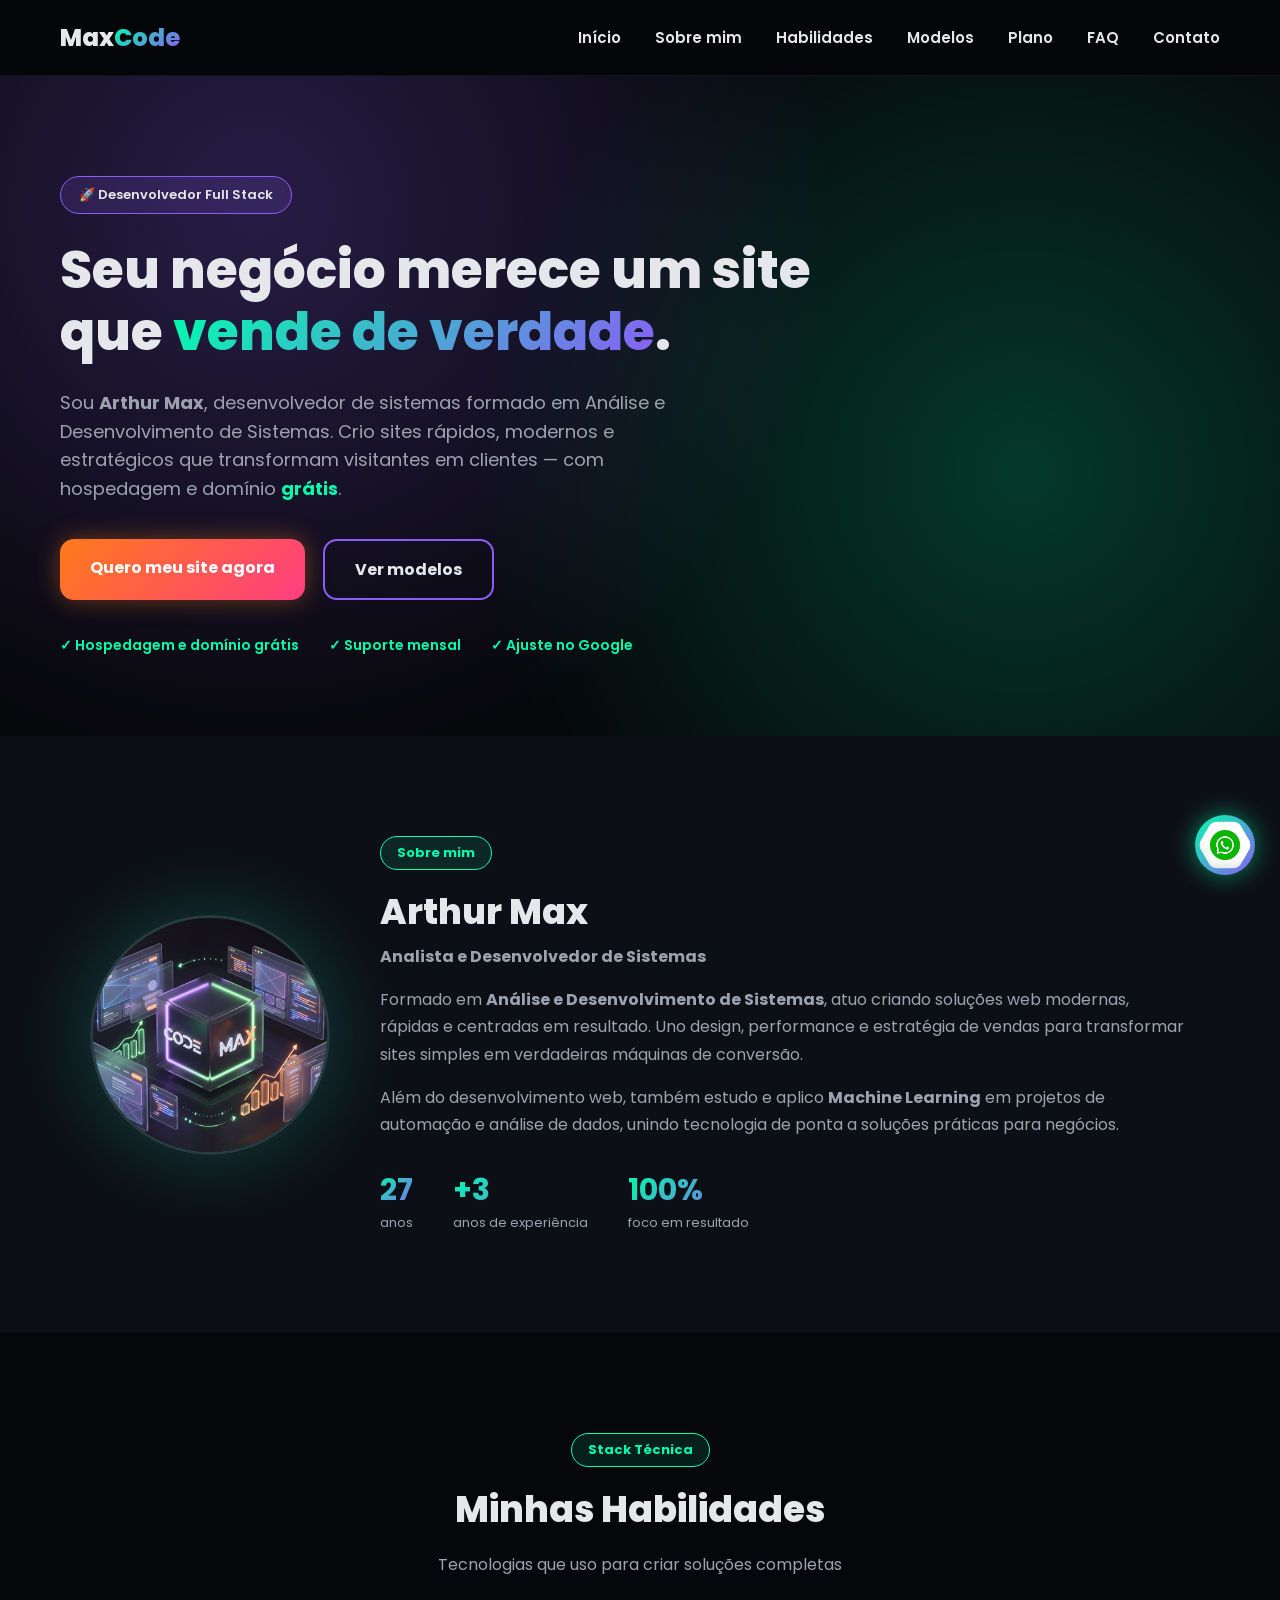
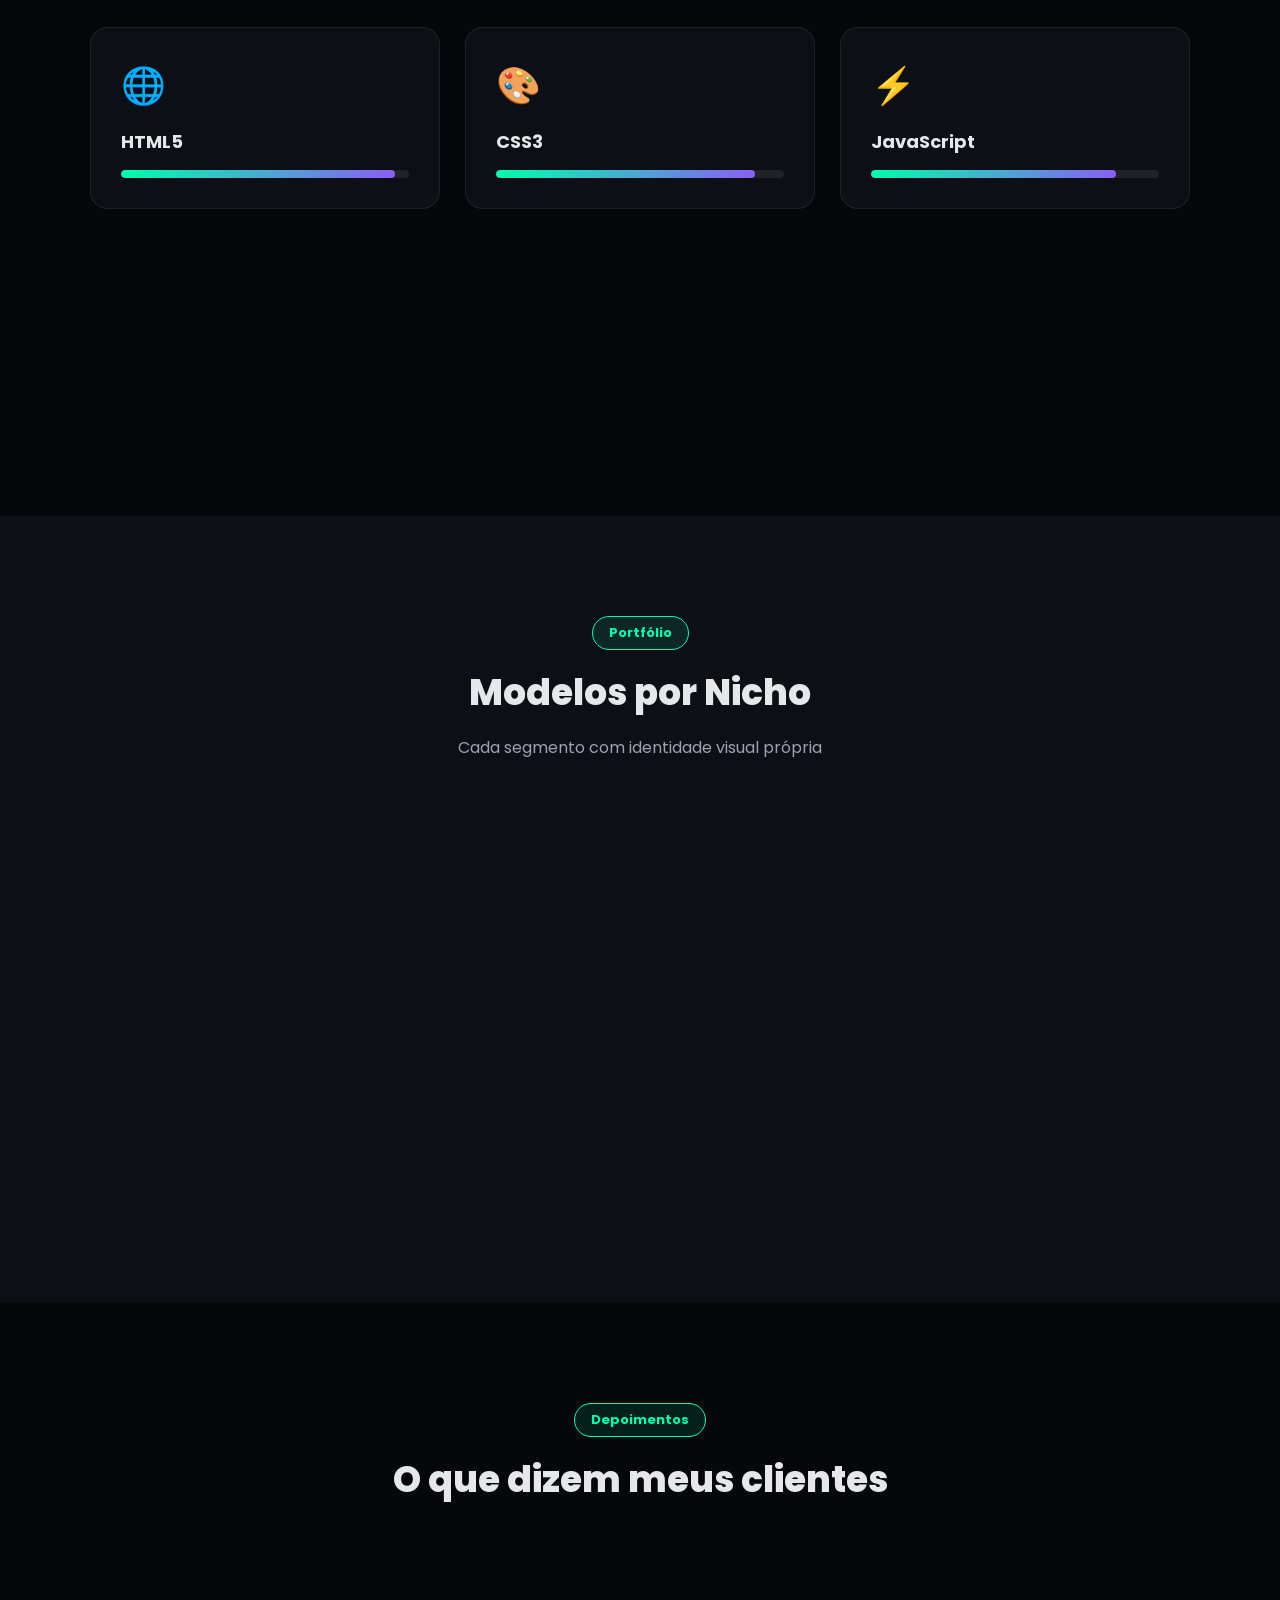
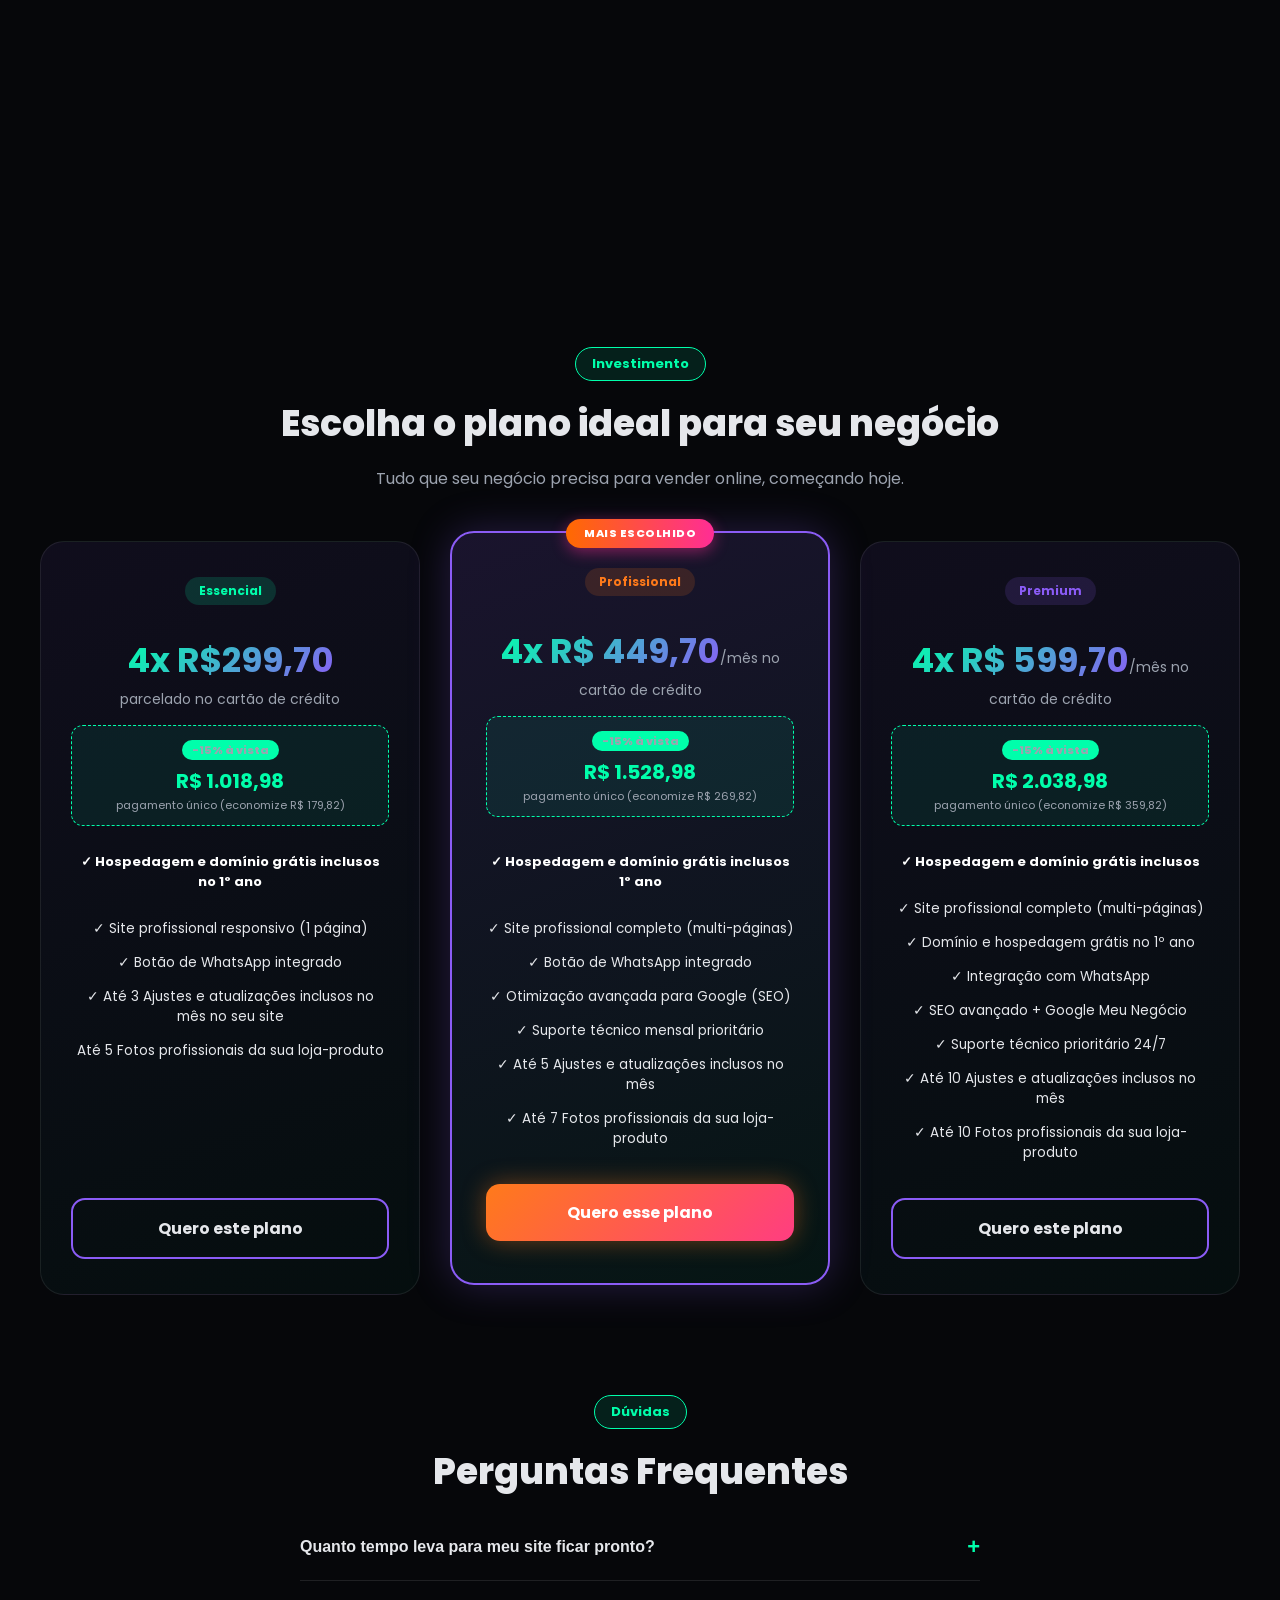
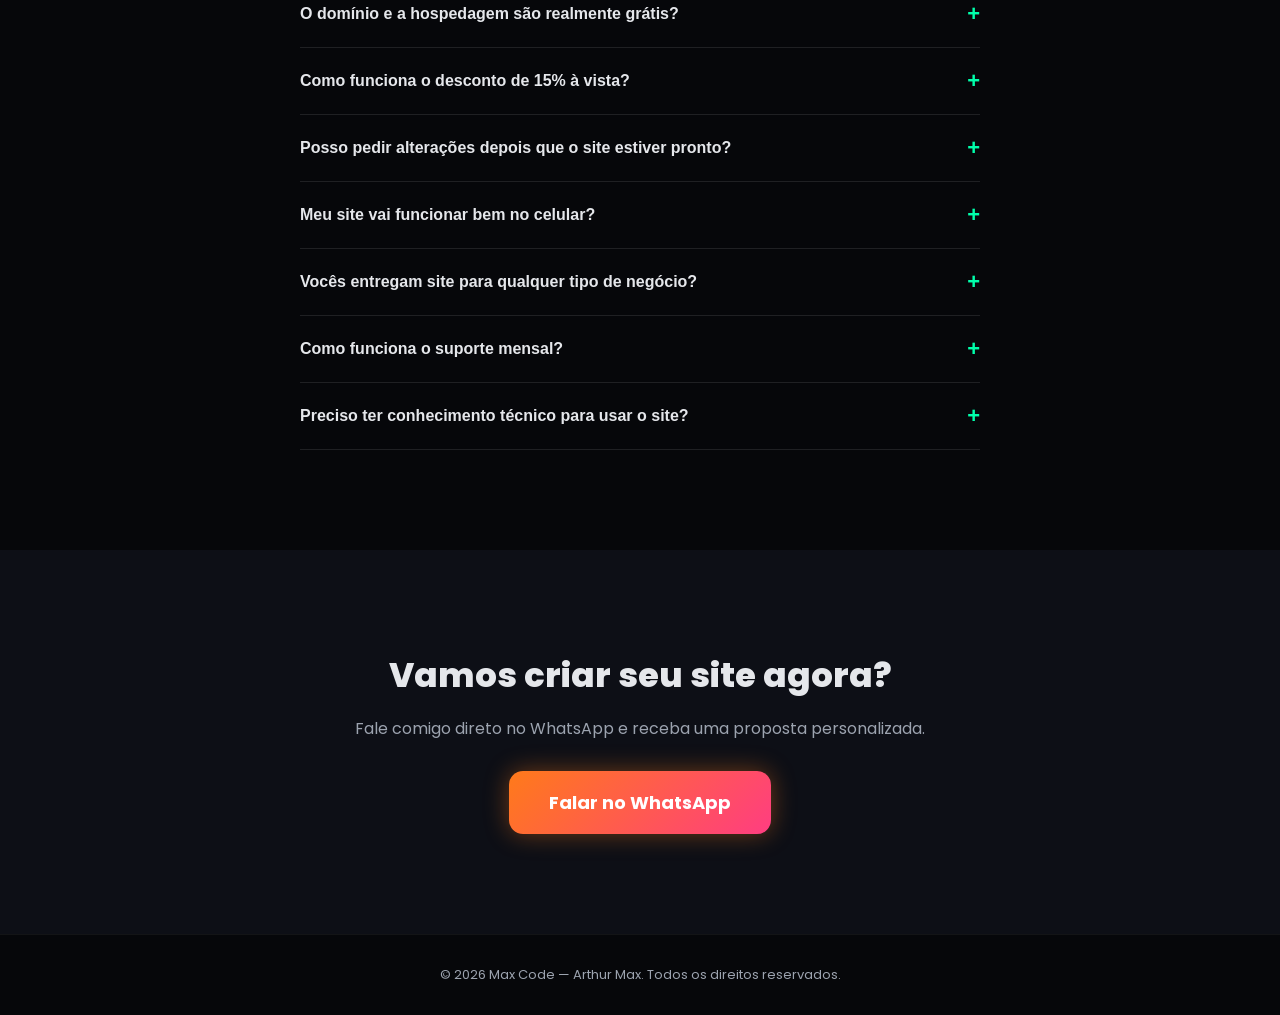
==== index.html @ 8fa32441 "git.postCommitCommand" ====
<!DOCTYPE html>
<html lang="pt-BR">
<head>
<meta charset="UTF-8">
<meta name="viewport" content="width=device-width, initial-scale=1.0">
<title>Max Code | Sites que vendem de verdade</title>
<link rel="stylesheet" href="file.css">
<script src="file.js" defer></script>

<link rel="preconnect" href="https://fonts.googleapis.com">
<link href="https://fonts.googleapis.com/css2?family=Poppins:wght@400;600;700;800&display=swap" rel="stylesheet">
</head>
<body>


<!-- ===== HEADER ===== -->
<header class="header">
  <div class="logo">Max<span>Code</span></div>
  <nav class="nav">
    <a href="#inicio">Início</a>
    <a href="#sobre">Sobre mim</a>
    <a href="#habilidades">Habilidades</a>
    <a href="#modelos">Modelos</a>
    <a href="#plano">Plano</a>
    <a href="#faq">FAQ</a>
    <a href="#contato">Contato</a>
  </nav>
  <button class="menu-toggle" id="menuToggle">☰</button>
</header>

<!-- ===== HERO ===== -->
<section class="hero" id="inicio">
  <div class="hero-bg"></div>
  <div class="hero-content">
    <span class="badge">🚀 Desenvolvedor Full Stack</span>
    <h1>Seu negócio merece um site<br>que <span class="grad-text">vende de verdade</span>.</h1>
    <!-- EDITAR: texto de apresentação -->
    <p class="hero-text">
      Sou <strong>Arthur Max</strong>, desenvolvedor de sistemas formado em
      Análise e Desenvolvimento de Sistemas. Crio sites rápidos, modernos e
      estratégicos que transformam visitantes em clientes — com hospedagem
      e domínio <strong class="highlight">grátis</strong>.
    </p>
    <div class="hero-buttons">
      <a href="#contato" class="btn btn-primary">Quero meu site agora</a>
      <a href="#modelos" class="btn btn-outline">Ver modelos</a>
    </div>
    <div class="hero-checks">
      <span>✓ Hospedagem e domínio grátis</span>
      <span>✓ Suporte mensal</span>
      <span>✓ Ajuste no Google</span>
    </div>
  </div>
</section>

<!-- ===== SOBRE MIM ===== -->
<section class="sobre" id="sobre">
  <div class="sobre-container">
    <div class="sobre-img">
      <div class="sobre-img-glow"></div>
      
      <div class="foto-placeholder"><img src="codemax.png" alt="codemax"></div>
    </div>
    <div class="sobre-texto">
      <span class="tag">Sobre mim</span>
      <h2>Arthur Max</h2>
      <p class="cargo">Analista e Desenvolvedor de Sistemas</p>
      <!-- EDITAR: sua bio -->
      <p>
        Formado em <strong>Análise e Desenvolvimento de Sistemas</strong>,
        atuo criando soluções web modernas, rápidas e centradas em
        resultado. Uno design, performance e estratégia de vendas para
        transformar sites simples em verdadeiras máquinas de conversão.
      </p>
      <p>
        Além do desenvolvimento web, também estudo e aplico
        <strong>Machine Learning</strong> em projetos de automação e análise
        de dados, unindo tecnologia de ponta a soluções práticas para
        negócios.
      </p>
      <div class="sobre-stats">
        <div><strong>27</strong><span>anos</span></div>
        <div><strong>+3</strong><span>anos de experiência</span></div>
        <div><strong>100%</strong><span>foco em resultado</span></div>
      </div>
    </div>
  </div>
</section>

<!-- ===== HABILIDADES ===== -->
<section class="habilidades" id="habilidades">
  <span class="tag center">Stack Técnica</span>
  <h2 class="center">Minhas Habilidades</h2>
  <p class="subtitle center">Tecnologias que uso para criar soluções completas</p>

  <div class="skills-grid">
    <div class="skill-card">
      <div class="skill-icon">🌐</div>
      <h3>HTML5</h3>
      <div class="bar"><span style="width:95%"></span></div>
    </div>
    <div class="skill-card">
      <div class="skill-icon">🎨</div>
      <h3>CSS3</h3>
      <div class="bar"><span style="width:90%"></span></div>
    </div>
    <div class="skill-card">
      <div class="skill-icon">⚡</div>
      <h3>JavaScript</h3>
      <div class="bar"><span style="width:85%"></span></div>
    </div>
    <div class="skill-card">
      <div class="skill-icon">🐍</div>
      <h3>Python</h3>
      <div class="bar"><span style="width:88%"></span></div>
    </div>
    <div class="skill-card">
      <div class="skill-icon">🤖</div>
      <h3>Machine Learning</h3>
      <div class="bar"><span style="width:75%"></span></div>
    </div>
    <div class="skill-card">
      <div class="skill-icon">📊</div>
      <h3>Scikit-learn</h3>
      <div class="bar"><span style="width:70%"></span></div>
    </div>
  </div>
</section>

<!-- ===== MODELOS ===== -->
<section class="modelos" id="modelos">
  <span class="tag center">Portfólio</span>
  <h2 class="center">Modelos por Nicho</h2>
  <p class="subtitle center">Cada segmento com identidade visual própria</p>

  <div class="cards-grid">
    <div class="card">
      <div class="card-banner banner-green">🏋️</div>
      <div class="card-body">
        <span class="pill pill-green">Academia</span>
        <h3>Studio de Treinamento</h3>
        <p>Dark mode com neon, CTA de "aula gratuita" e depoimentos reais.</p>
        <a href="#contato" class="link-cta">Quero um parecido →</a>
      </div>
    </div>
    <div class="card">
      <div class="card-banner banner-orange">🍕</div>
      <div class="card-body">
        <span class="pill pill-orange">Pizzaria</span>
        <h3>Cardápio Digital</h3>
        <p>Fotos que dão água na boca e pedido direto no WhatsApp.</p>
        <a href="#contato" class="link-cta">Quero um parecido →</a>
      </div>
    </div>
    <div class="card">
      <div class="card-banner banner-purple">💇</div>
      <div class="card-body">
        <span class="pill pill-purple">Salão de Beleza</span>
        <h3>Clínica & Estética</h3>
        <p>Visual clean, elegante, com agendamento facilitado.</p>
        <a href="#contato" class="link-cta">Quero um parecido →</a>
      </div>
    </div>
  </div>
</section>

<!-- ===== DEPOIMENTOS ===== -->
<section class="depoimentos">
  <span class="tag center">Depoimentos</span>
  <h2 class="center">O que dizem meus clientes</h2>

  <div class="depo-grid">
    <div class="depo-card">
      <p>"Melhor investimento que fiz. Meu site trouxe clientes já na primeira semana!"</p>
      <span>— Cliente, Academia Fit Power</span>
    </div>
    <div class="depo-card">
      <p>"Meus pedidos pelo WhatsApp triplicaram depois do cardápio digital."</p>
      <span>— Cliente, Pizzaria Bella Massa</span>
    </div>
    <div class="depo-card">
      <p>"Site lindo, rápido e muito profissional. Recomendo!"</p>
      <span>— Cliente, Studio Beleza Rara</span>
    </div>
  
    <div class="depo-card">
      <p>"Consegui automatizar meu agendamento e reduzi faltas de clientes."</p>
      <span>— Cliente, Clínica Vida Plena</span>
    </div>
    
    </div>
  </div>
</section>

<!-- ===== PLANO ===== -->
<section class="plano" id="plano">
  <span class="tag center">Investimento</span>
  <h2 class="center">Escolha o plano ideal para seu negócio</h2>
  <p class="subtitle center">Tudo que seu negócio precisa para vender online, começando hoje.</p>

  <div class="planos-grid">

    <!-- PLANO ESSENCIAL -->
    <div class="plano-card">
      <span class="pill pill-green plano-nome">Essencial</span>
      <div class="preco-linha">
        <div class="preco-mensal">
          <strong>4x R$299,70 </strong> <br><span>parcelado no cartão de crédito</span>
        </div>
        
        <div class="preco-vista">
          <span class="desconto-tag">-15% à vista</span>
          <strong>R$ 1.018,98</strong><span>pagamento único (economize R$ 179,82)</span>
        </div>
      </div>
      <p class="preco-obs"><strong>✓ Hospedagem e domínio grátis inclusos no 1º ano</strong></p>
      <ul class="plano-lista">
          <li>✓ Site profissional responsivo (1 página)</li>
          <li>✓ Botão de WhatsApp integrado</li>
        <li>✓ Até 3 Ajustes e atualizações inclusos no mês no seu site</li>
        <li>Até 5 Fotos profissionais da sua loja-produto</li>
                
      </ul>
      <a href="#" class="btn btn-outline btn-full" data-plano="Essencial">Quero este plano</a>
    </div>

    <!-- PLANO PROFISSIONAL -->
    <div class="plano-card destaque">
      <span class="badge-top">MAIS ESCOLHIDO</span>
      <span class="pill pill-orange plano-nome">Profissional</span>
      <div class="preco-linha">
        <div class="preco-mensal">
          <strong>4x R$ 449,70</strong><span>/mês no cartão de crédito</span>
        </div>
        
        <div class="preco-vista">
          <span class="desconto-tag">-15% à vista</span>
          <strong>R$ 1.528,98</strong><span>pagamento único (economize R$ 269,82)</span>
        </div>
      </div><br>
      <p class="preco-obs"><strong>✓ Hospedagem e domínio grátis inclusos 1º ano</strong> </p>
      <ul class="plano-lista">
        <li>✓ Site profissional completo (multi-páginas)</li>
         <li>✓ Botão de WhatsApp integrado</li>
        <li>✓ Otimização avançada para Google (SEO)</li>
        <li>✓ Suporte técnico mensal prioritário</li>
        <li>✓ Até 5 Ajustes e atualizações inclusos no mês</li>
         <li>✓ Até 7 Fotos profissionais da sua loja-produto</li>
      </ul>
      <a href="#" class="btn btn-primary btn-full" data-plano="Profissional">Quero esse plano </a>
    </div>

    <!-- PLANO PREMIUM -->
    <div class="plano-card">
      <span class="pill pill-purple plano-nome">Premium</span>
      <div class="preco-linha">
        <div class="preco-mensal">
          <strong>4x R$ 599,70</strong><span>/mês no cartão de crédito</span>
        </div>
      
        <div class="preco-vista">
          <span class="desconto-tag">-15% à vista</span>
          <strong>R$ 2.038,98</strong><span>pagamento único (economize R$ 359,82)</span>
        </div>
      </div>
      <p class="preco-obs"><strong> ✓ Hospedagem e domínio grátis inclusos</strong></p>
      <ul class="plano-lista">
        <li>✓ Site profissional completo (multi-páginas)</li>
        <li>✓ Domínio e hospedagem grátis no 1º ano</li>
        <li>✓ Integração com WhatsApp</li>
        <li>✓ SEO avançado + Google Meu Negócio</li>
        <li>✓ Suporte técnico prioritário 24/7</li>
        <li>✓ Até 10 Ajustes e atualizações inclusos no mês</li>
         <li>✓ Até 10 Fotos profissionais da sua loja-produto</li>
        
      </ul>
      <a href="#" class="btn btn-outline btn-full" data-plano="Premium">Quero este plano</a>
    </div>

  </div>
</section>

<!-- ===== FAQ ===== -->
<section class="faq" id="faq">
  <span class="tag center">Dúvidas</span>
  <h2 class="center">Perguntas Frequentes</h2>

  <div class="faq-list">
    <div class="faq-item">
      <button class="faq-question">Quanto tempo leva para meu site ficar pronto? <span class="faq-icon">+</span></button>
      <div class="faq-answer"><p>Em média, de 5 a 10 dias úteis, dependendo da complexidade e da rapidez no envio dos conteúdos (textos, fotos, logo).</p></div>
    </div>
    <div class="faq-item">
      <button class="faq-question">O domínio e a hospedagem são realmente grátis? <span class="faq-icon">+</span></button>
      <div class="faq-answer"><p>Sim! No plano mensal, o domínio e a hospedagem estão inclusos sem custo adicional durante a vigência do contrato.</p></div>
    </div>
    <div class="faq-item">
      <button class="faq-question">Como funciona o desconto de 15% à vista? <span class="faq-icon">+</span></button>
      <div class="faq-answer"><p>Ao optar pelo pagamento antecipado (semestral ou anual), você recebe 15% de desconto sobre o valor total, reduzindo o custo mensal equivalente.</p></div>
    </div>
    <div class="faq-item">
      <button class="faq-question">Posso pedir alterações depois que o site estiver pronto? <span class="faq-icon">+</span></button>
      <div class="faq-answer"><p>Sim, o plano inclui ajustes mensais. Alterações estruturais maiores podem ser orçadas separadamente.</p></div>
    </div>
    <div class="faq-item">
      <button class="faq-question">Meu site vai funcionar bem no celular? <span class="faq-icon">+</span></button>
      <div class="faq-answer"><p>Sim, todos os sites são 100% responsivos, adaptando-se perfeitamente a celulares, tablets e desktops.</p></div>
    </div>
    <div class="faq-item">
      <button class="faq-question">Vocês entregam site para qualquer tipo de negócio? <span class="faq-icon">+</span></button>
      <div class="faq-answer"><p>Sim! Já desenvolvi modelos para academias, pizzarias, salões de beleza, clínicas, lojas e diversos outros segmentos.</p></div>
    </div>
    <div class="faq-item">
      <button class="faq-question">Como funciona o suporte mensal? <span class="faq-icon">+</span></button>
      <div class="faq-answer"><p>Você tem acesso direto via WhatsApp para dúvidas, pequenos ajustes de textos/imagens e correções, dentro da franquia mensal do plano.</p></div>
    </div>
    <div class="faq-item">
      <button class="faq-question">Preciso ter conhecimento técnico para usar o site? <span class="faq-icon">+</span></button>
      <div class="faq-answer"><p>Não. Eu cuido de toda a parte técnica. Você só precisa me enviar o conteúdo e aprovar o resultado final.</p></div>
    </div>
  </div>
</section>

<!-- ===== CONTATO ===== -->
<section class="contato" id="contato">
  <div class="contato-box">
    <h2>Vamos criar seu site agora?</h2>
    <p>Fale comigo direto no WhatsApp e receba uma proposta personalizada.</p>
    <a href="https://wa.me/55993776060" target="_blank" class="btn btn-primary btn-lg">Falar no WhatsApp</a>
  </div>
</section>

<!-- ===== FOOTER ===== -->
<footer class="footer">
  <p>© 2026 Max Code — Arthur Max. Todos os direitos reservados.</p>
</footer>

<!-- WhatsApp flutuante -->
<a href="https://wa.me/5551993776060" target="_blank" class="whatsapp-float">
  <img src="wpp.png" alt="WhatsApp">
</a>



</body>
</html>
---- file.css ----
/* ===== RESET & BASE ===== */
* { margin:0; padding:0; box-sizing:border-box; }

:root{
  --bg: #06070a;
  --bg-alt: #0d0f16;
  --neon-green: #00ffab;
  --neon-purple: #8b5cf6;
  --neon-orange: #ff7a1a;
  --text: #e5e7eb;
  --text-muted: #9ca3af;
  --grad-1: linear-gradient(135deg, var(--neon-green), var(--neon-purple));
  --grad-2: linear-gradient(135deg, var(--neon-orange), #ff3d81);
}

body{
  font-family:'Poppins', sans-serif;
  background: var(--bg);
  color: var(--text);
  overflow-x:hidden;
}

.center { text-align:center; }

/* ===== HEADER ===== */
.header{
  display:flex; align-items:center; justify-content:space-between;
  padding:20px 60px;
  position:sticky; top:0; z-index:100;
  background: rgba(6,7,10,0.8);
  backdrop-filter: blur(10px);
  border-bottom:1px solid rgba(255,255,255,0.05);
}
.logo{ font-size:24px; font-weight:800; }
.logo span{ background:var(--grad-1); -webkit-background-clip:text; background-clip:text; color:transparent; }
.nav a{
  color:var(--text); text-decoration:none; margin-left:30px; font-weight:600; font-size:15px;
  transition:.3s;
}
.nav a:hover{ color:var(--neon-green); }
.menu-toggle{ display:none; background:none; border:none; color:var(--text); font-size:26px; cursor:pointer; }

/* ===== HERO ===== */
.hero{ position:relative; padding:100px 60px 80px; overflow:hidden; }
.hero-bg{
  position:absolute; inset:0;
  background: radial-gradient(circle at 20% 20%, rgba(139,92,246,0.25), transparent 50%),
              radial-gradient(circle at 80% 60%, rgba(0,255,171,0.2), transparent 50%);
  z-index:0;
}
.hero-content{ position:relative; z-index:1; max-width:800px; }
.badge{
  display:inline-block; padding:8px 18px; border-radius:30px;
  background:rgba(139,92,246,0.15); border:1px solid var(--neon-purple);
  font-size:13px; font-weight:600; margin-bottom:25px;
}
.hero h1{ font-size:52px; font-weight:800; line-height:1.2; margin-bottom:25px; }
.grad-text{ background:var(--grad-1); -webkit-background-clip:text; background-clip:text; color:transparent; }
.hero-text{ font-size:18px; color:var(--text-muted); max-width:650px; margin-bottom:35px; line-height:1.6; }
.highlight{ color:var(--neon-green); }

.hero-buttons{ display:flex; gap:18px; margin-bottom:35px; flex-wrap:wrap; }
.btn{ padding:16px 30px; border-radius:14px; font-weight:700; text-decoration:none; display:inline-block; transition:.3s; cursor:pointer; border:none; }
.btn-primary{ background:var(--grad-2); color:#fff; box-shadow:0 0 25px rgba(255,122,26,0.4); }
.btn-primary:hover{ transform:translateY(-3px); box-shadow:0 0 35px rgba(255,122,26,0.6); }
.btn-outline{ border:2px solid var(--neon-purple); color:var(--text); background:transparent; }
.btn-outline:hover{ background:rgba(139,92,246,0.15); }
.btn-full{ width:100%; text-align:center; }
.btn-lg{ font-size:18px; padding:18px 40px; }

.hero-checks{ display:flex; gap:30px; flex-wrap:wrap; font-size:14px; font-weight:600; color:var(--neon-green); }

/* ===== TAGS/SUBTITLE ===== */
.tag{
  display:inline-block; padding:6px 16px; border-radius:20px;
  background:rgba(0,255,171,0.1); border:1px solid var(--neon-green);
  color:var(--neon-green); font-size:13px; font-weight:700; margin-bottom:15px;
}
h2{ font-size:36px; font-weight:800; margin-bottom:15px; }
.subtitle{ color:var(--text-muted); margin-bottom:50px; font-size:16px; }

/* ===== CENTRALIZAÇÃO DE CABEÇALHOS ===== */
.tag.center{
  display:block;
  width:fit-content;
  margin:0 auto 15px;
  text-align:center;
}
h2.center{
  display:block;
  width:100%;
  text-align:center;
  margin:0 auto 15px;
}
.subtitle.center{
  display:block;
  width:100%;
  max-width:650px;
  margin:0 auto 50px;
  text-align:center;
}

/* ===== SOBRE ===== */
.sobre{
  padding:100px 60px;
  background:var(--bg-alt);
  overflow:hidden;
}
.sobre-container{
  max-width:1100px;
  margin:0 auto;
  display:flex;
  align-items:center;
  gap:50px;
  flex-wrap:wrap;
}

/* Imagem */
.sobre-img{
  position:relative;
  width:240px;   /* ← ajuste o tamanho aqui */
  height:240px;  /* ← mantenha igual ao width (redondo) */
  flex-shrink:0;
}
.sobre-img-glow{
  position:absolute;
  inset:-20px;
  border-radius:50%;
  background:radial-gradient(
    circle,
    rgba(139,92,246,0.40) 0%,
    rgba(0,255,171,0.18) 55%,
    transparent 75%
  );
  filter:blur(35px);
  z-index:1;
  animation:pulseGlow 4s ease-in-out infinite;
}
.foto-placeholder{
  position:relative;
  z-index:2;
  width:100%;
  height:100%;
  border-radius:50%;
  overflow:hidden; /* garante que a img respeite o círculo */
}

.foto-placeholder img{
  width:100%;
  height:100%;
  object-fit:cover;
  object-position:center;
  border-radius:50%;
  border:3px solid rgba(255,255,255,0.10);
  box-shadow:0 10px 40px rgba(0,0,0,0.50);
  display:block;
}


@keyframes pulseGlow{
  0%,100%{ opacity:0.7; transform:scale(1); }
  50%{ opacity:1; transform:scale(1.06); }
}

/* Texto */
.sobre-texto{
  flex:1;
  min-width:280px;
}
.sobre-texto h2{
  font-size:2.2rem;
  margin:0 0 5px;
  color:var(--text);
  font-weight:800;
}
.cargo{
  color:var(--neon-orange);
  font-weight:700;
  margin-bottom:20px;
}
.sobre-texto p{
  color:var(--text-muted);
  margin-bottom:16px;
  line-height:1.7;
}
.sobre-stats{
  display:flex;
  gap:40px;
  margin-top:30px;
  flex-wrap:wrap;
}
.sobre-stats div{
  display:flex;
  flex-direction:column;
}
.sobre-stats strong{
  font-size:30px;
  background:var(--grad-1);
  -webkit-background-clip:text; background-clip:text; color:transparent;
}
.sobre-stats span{
  font-size:13px;
  color:var(--text-muted);
}

/* ===== HABILIDADES ===== */
.habilidades{ padding:100px 60px; }
.skills-grid{
  display:grid; grid-template-columns:repeat(3,1fr); gap:25px;
  max-width:1100px; margin:0 auto;
}
.skill-card{
  background:var(--bg-alt); border:1px solid rgba(255,255,255,0.08);
  border-radius:18px; padding:30px; transition:.3s;
}
.skill-card:hover{ transform:translateY(-6px); border-color:var(--neon-green); box-shadow:0 0 25px rgba(0,255,171,0.15); }
.skill-icon{ font-size:36px; margin-bottom:15px; }
.skill-card h3{ margin-bottom:15px; font-size:18px; }
.bar{ height:8px; background:rgba(255,255,255,0.08); border-radius:10px; overflow:hidden; }
.bar span{ display:block; height:100%; background:var(--grad-1); border-radius:10px; }

/* ===== MODELOS ===== */
.modelos{ padding:100px 60px; background:var(--bg-alt); }
.cards-grid{ display:grid; grid-template-columns:repeat(3,1fr); gap:30px; max-width:1200px; margin:0 auto; }
.card{ background:#0f1118; border-radius:20px; overflow:hidden; border:1px solid rgba(255,255,255,0.06); transition:.3s; }
.card:hover{ transform:translateY(-8px); }
.card-banner{ height:180px; display:flex; align-items:center; justify-content:center; font-size:60px; }
.banner-green{ background:linear-gradient(135deg, rgba(0,255,171,0.25), rgba(0,0,0,0.4)); }
.banner-orange{ background:linear-gradient(135deg, rgba(255,122,26,0.25), rgba(0,0,0,0.4)); }
.banner-purple{ background:linear-gradient(135deg, rgba(139,92,246,0.25), rgba(0,0,0,0.4)); }
.card-body{ padding:25px; }
.pill{ display:inline-block; padding:5px 14px; border-radius:20px; font-size:12px; font-weight:700; margin-bottom:12px; }
.pill-green{ background:rgba(0,255,171,0.15); color:var(--neon-green); }
.pill-orange{ background:rgba(255,122,26,0.15); color:var(--neon-orange); }
.pill-purple{ background:rgba(139,92,246,0.15); color:var(--neon-purple); }
.card h3{ margin-bottom:10px; }
.card p{ color:var(--text-muted); font-size:14px; margin-bottom:15px; }
.link-cta{ color:var(--neon-orange); font-weight:700; text-decoration:none; }

/* ===== DEPOIMENTOS ===== */
.depoimentos{ padding:100px 60px; }
.depo-grid{ display:grid; grid-template-columns:repeat(3,1fr); gap:25px; max-width:1200px; margin:0 auto; }
.depo-card{
  background:var(--bg-alt); border-left:3px solid var(--neon-green);
  padding:25px; border-radius:12px;
}
.depo-card p{ font-style:italic; color:var(--text); margin-bottom:15px; line-height:1.5; }
.depo-card span{ color:var(--neon-orange); font-weight:700; font-size:14px; }

/* ===== PLANOS ===== */
.planos-grid{
  display:grid;
  grid-template-columns:repeat(3, 1fr);
  gap:30px;
  max-width:1200px;
  margin:0 auto;
  align-items:stretch;
}

.plano-card{
  padding:35px 30px;
  border-radius:24px;
  background:linear-gradient(160deg, rgba(139,92,246,0.08), rgba(0,255,171,0.03));
  border:1px solid rgba(255,255,255,0.08);
  position:relative;
  transition:.3s;
  display:flex;
  flex-direction:column;
  align-items:center;
  text-align:center;
  height:100%;
}

.plano-card:hover{ transform:translateY(-6px); }

/* Card "Profissional" um pouquinho maior, mantendo alinhamento na mesma linha */
.plano-card.destaque{
  border:2px solid var(--neon-purple);
  background:linear-gradient(160deg, rgba(139,92,246,0.15), rgba(0,255,171,0.06));
  box-shadow:0 0 40px rgba(139,92,246,0.25);
  padding:42px 34px;
  margin-top:-10px;
  margin-bottom:-10px;
  padding-top:35px;
}

.plano-nome{ margin-bottom:20px; }

.preco-linha{ margin-top:10px; margin-bottom:10px; min-height:110px; width:100%; }

.preco-mensal strong{
  font-size:34px;
  background:var(--grad-1);
  -webkit-background-clip:text; background-clip:text; color:transparent;
}
.preco-mensal span{ color:var(--text-muted); font-size:14px; }

.preco-total{ font-size:13px; color:var(--text-muted); margin-top:8px; }
.preco-total strong{ color:var(--text); }

.preco-vista{
  margin-top:14px; padding:12px 16px; border-radius:12px;
  background:rgba(0,255,171,0.08); border:1px dashed var(--neon-green);
  min-height:90px;
  width:100%;
  display:flex;
  flex-direction:column;
  align-items:center;
}

.desconto-tag{
  display:inline-block; background:var(--neon-green); color:#000;
  font-size:11px; font-weight:800; padding:3px 10px; border-radius:10px; margin-bottom:6px;
}
.preco-vista strong{ font-size:20px; display:block; color:var(--neon-green); }
.preco-vista span{ font-size:11px; color:var(--text-muted); line-height:1.3; display:block; margin-top:2px; }

.preco-obs{ color:white; font-size:13px; margin:16px 0 20px; }

.plano-lista{
  list-style:none;
  margin-bottom:28px;
  flex-grow:1;
  width:100%;
}
.plano-lista li{ padding:7px 0; color:var(--text); font-size:13.5px; text-align:center; }

.plano-card .btn{ margin-top:auto; }

/* Selo "Mais escolhido" personalizado */
.badge-top{
  position:absolute;
  top:-14px;
  left:50%;
  transform:translateX(-50%);
  background:linear-gradient(90deg, #ff6a00, #ff2d95);
  color:#fff;
  font-size:11px;
  font-weight:800;
  letter-spacing:0.5px;
  padding:6px 18px;
  border-radius:999px;
  box-shadow:0 4px 15px rgba(255,45,149,0.45);
  text-transform:uppercase;
  white-space:nowrap;
}

/* ===== FAQ ===== */
.faq{ padding:100px 60px; max-width:800px; margin:0 auto; }
.faq-item{ border-bottom:1px solid rgba(255,255,255,0.1); }
.faq-question{
  width:100%; background:none; border:none; color:var(--text);
  padding:20px 0; font-size:16px; font-weight:600; text-align:left;
  display:flex; justify-content:space-between; align-items:center; cursor:pointer;
}
.faq-icon{ color:var(--neon-green); font-size:22px; transition:.3s; }
.faq-item.active .faq-icon{ transform:rotate(45deg); }
.faq-answer{ max-height:0; overflow:hidden; transition:.3s; }
.faq-answer p{ padding:0 0 20px; color:var(--text-muted); line-height:1.6; }

/* ===== CONTATO ===== */
.contato{ padding:100px 60px; text-align:center; background:var(--bg-alt); }
.contato-box h2{ font-size:34px; }
.contato-box p{ color:var(--text-muted); margin-bottom:30px; }

/* ===== FOOTER ===== */
.footer{ text-align:center; padding:30px; color:var(--text-muted); font-size:13px; border-top:1px solid rgba(255,255,255,0.05); }

/* ===== WHATSAPP FLOAT ===== */
.whatsapp-float{
  position:fixed; bottom:25px; right:25px; width:60px; height:60px;
  background:var(--grad-1); border-radius:50%; display:flex; align-items:center; justify-content:center;
  font-size:26px; text-decoration:none; box-shadow:0 0 25px rgba(0,255,171,0.5); z-index:99;
  animation: pulse 2s infinite;
}
.whatsapp-float img {
  width:100%;
  height:100%;
  object-fit:cover;
  border-radius:50%;
}
@keyframes pulse{ 0%{box-shadow:0 0 0 0 rgba(0,255,171,0.5);} 70%{box-shadow:0 0 0 15px rgba(0,255,171,0);} 100%{box-shadow:0 0 0 0 rgba(0,255,171,0);} }

/* ===== SCROLL REVEAL ===== */
.reveal{ opacity:0; transform:translateY(30px); transition:.8s ease; }
.reveal.show{ opacity:1; transform:translateY(0); }

/* ===== RESPONSIVO ===== */
@media (max-width:900px){
  .header{ padding:18px 25px; }
  .nav{ display:none; position:absolute; top:70px; left:0; right:0; background:var(--bg); flex-direction:column; padding:20px; }
  .nav.open{ display:flex; }
  .nav a{ margin:10px 0; }
  .menu-toggle{ display:block; }
  .hero, .sobre, .habilidades, .modelos, .depoimentos, .plano, .faq, .contato{ padding:60px 25px; }
  .hero h1{ font-size:34px; }
  .skills-grid, .cards-grid, .depo-grid{ grid-template-columns:1fr; }
  .sobre-container{ flex-direction:column; text-align:center; justify-content:center; gap:35px; }
  .sobre-img{ width:180px; height:180px; margin:0 auto; }
  .sobre-stats{ justify-content:center; }
}
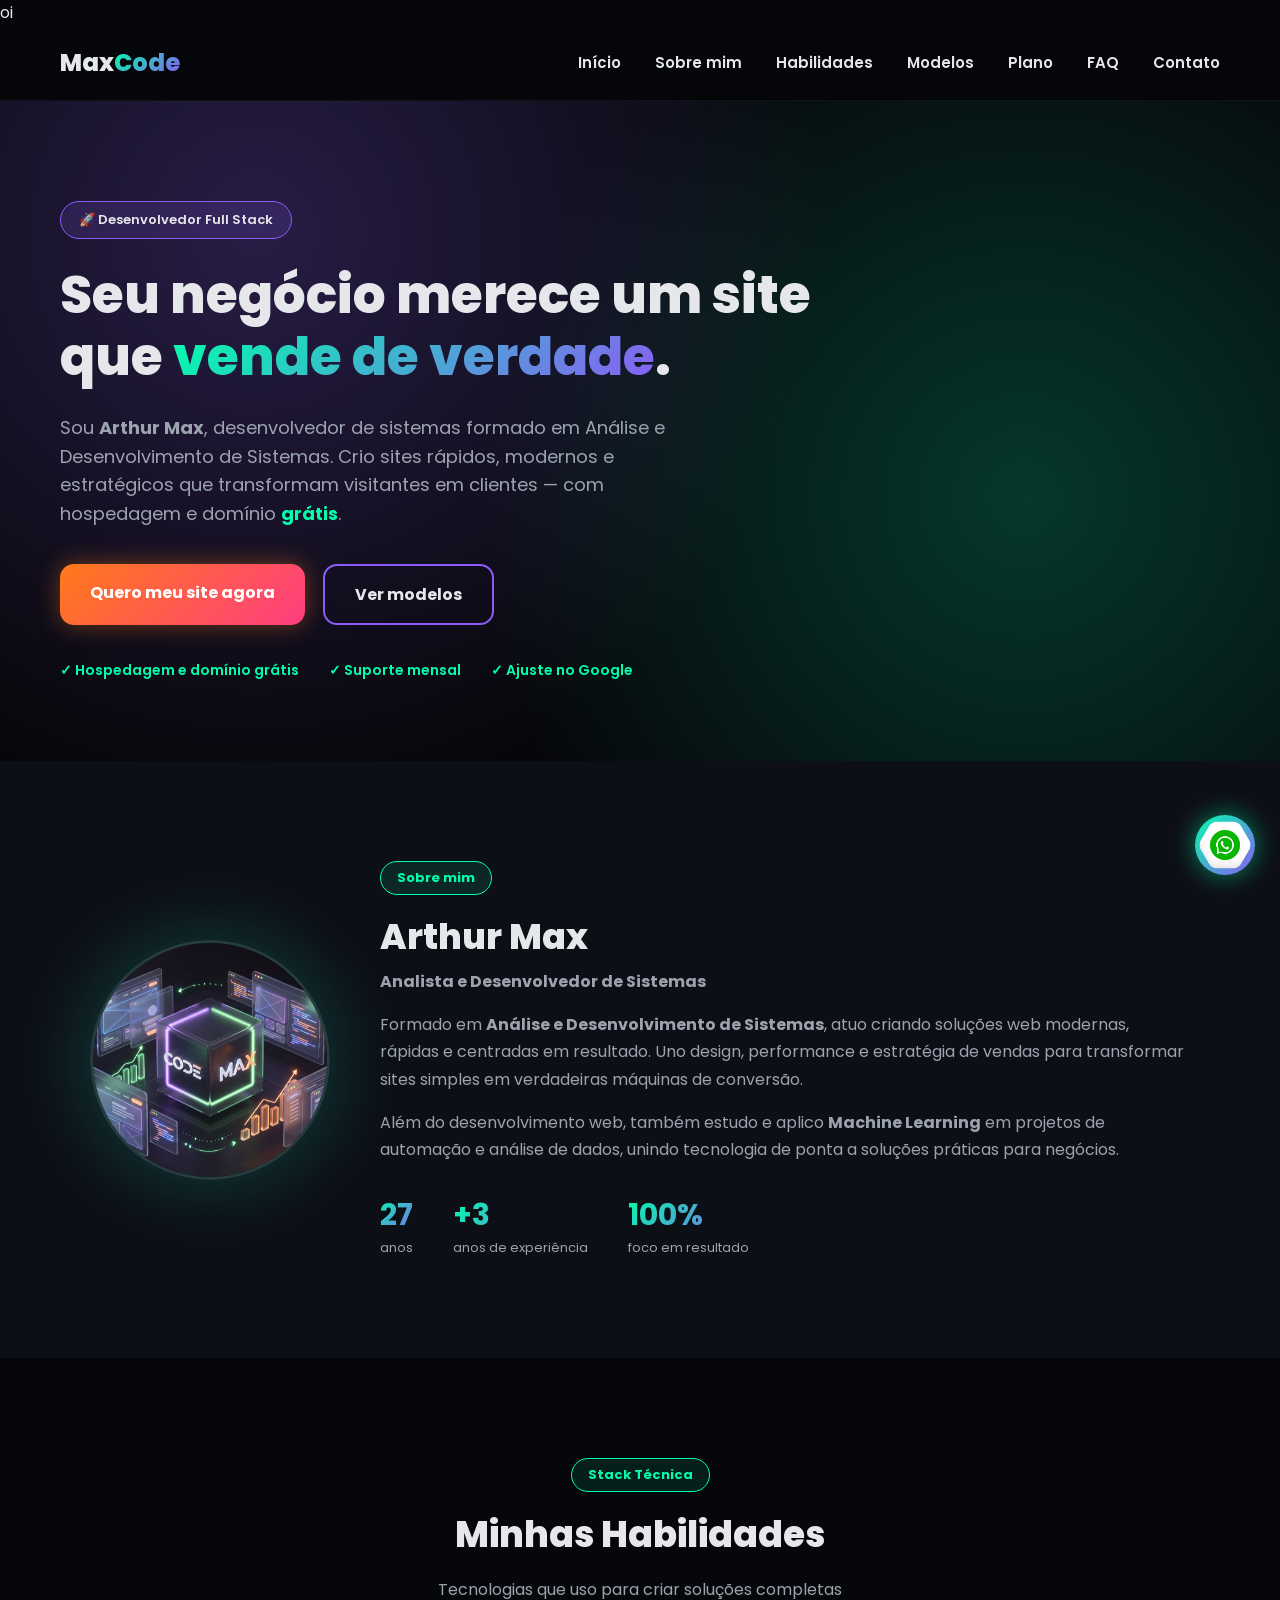
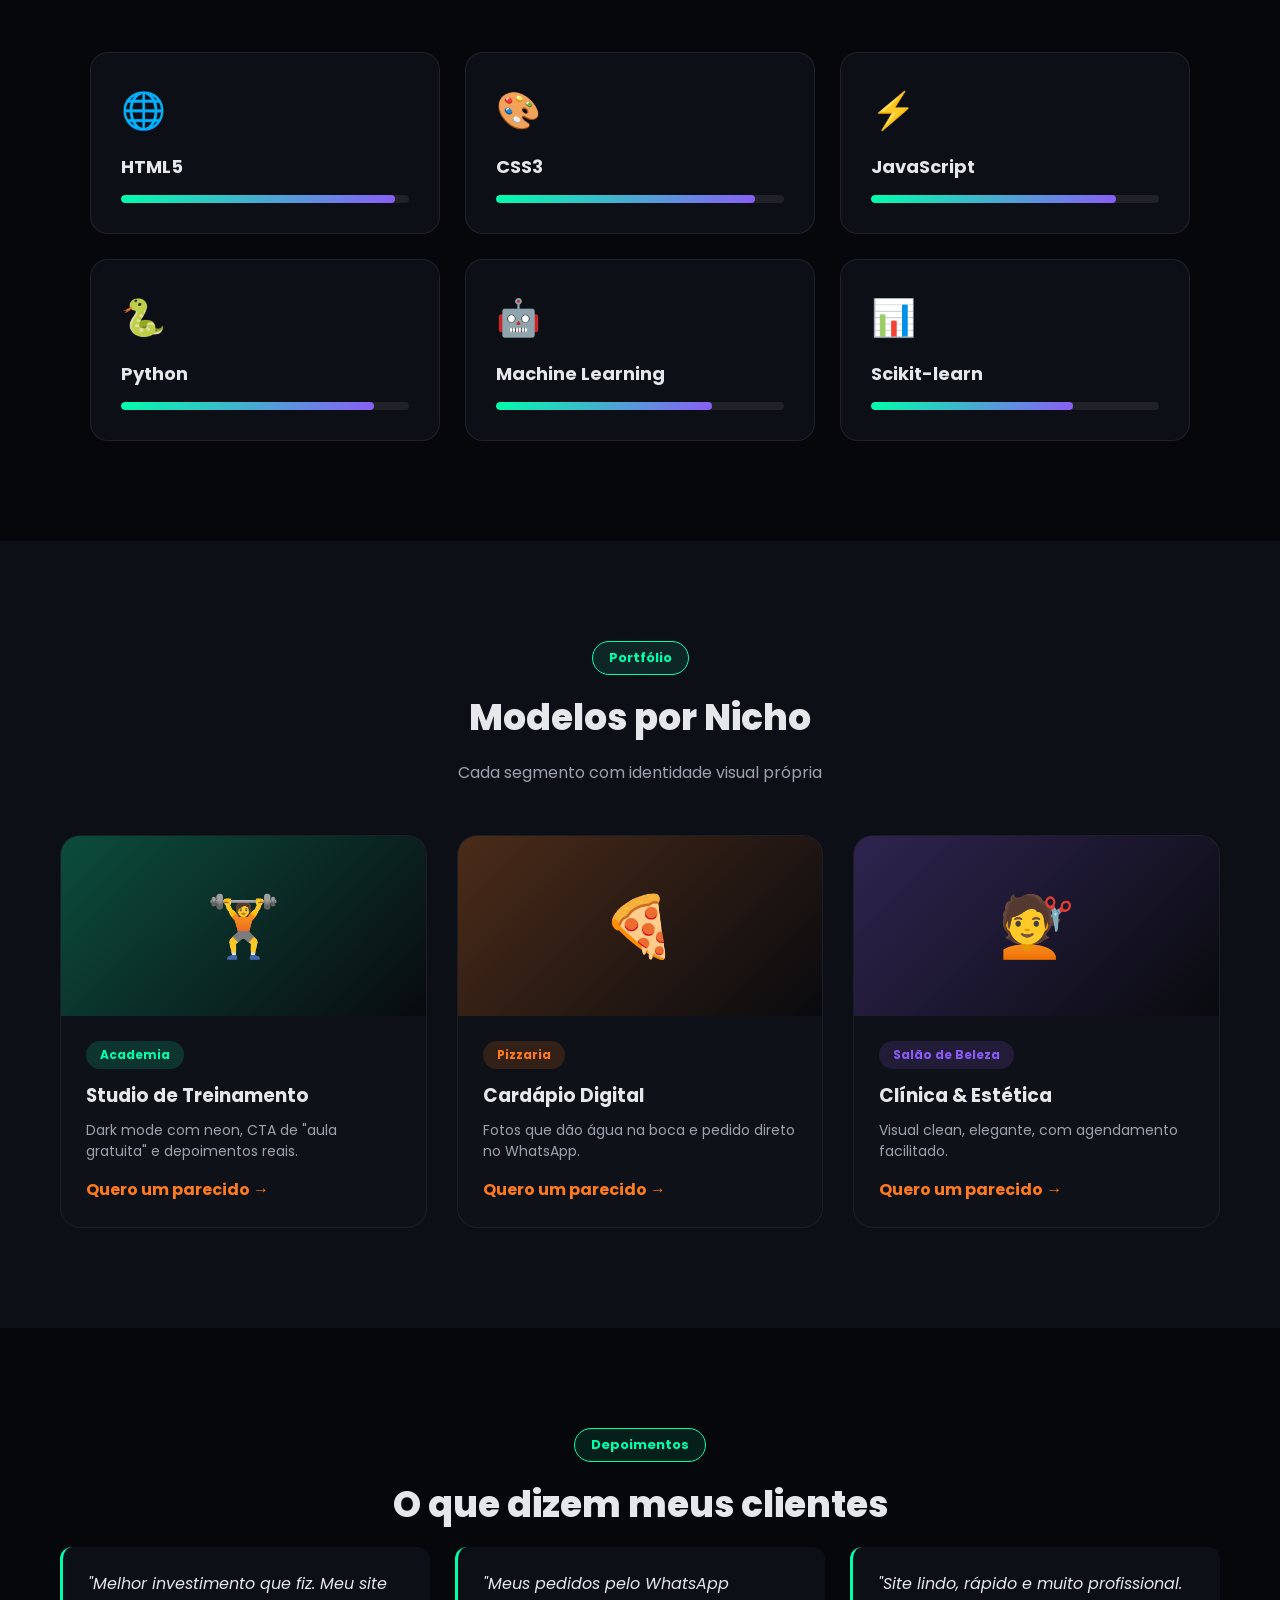
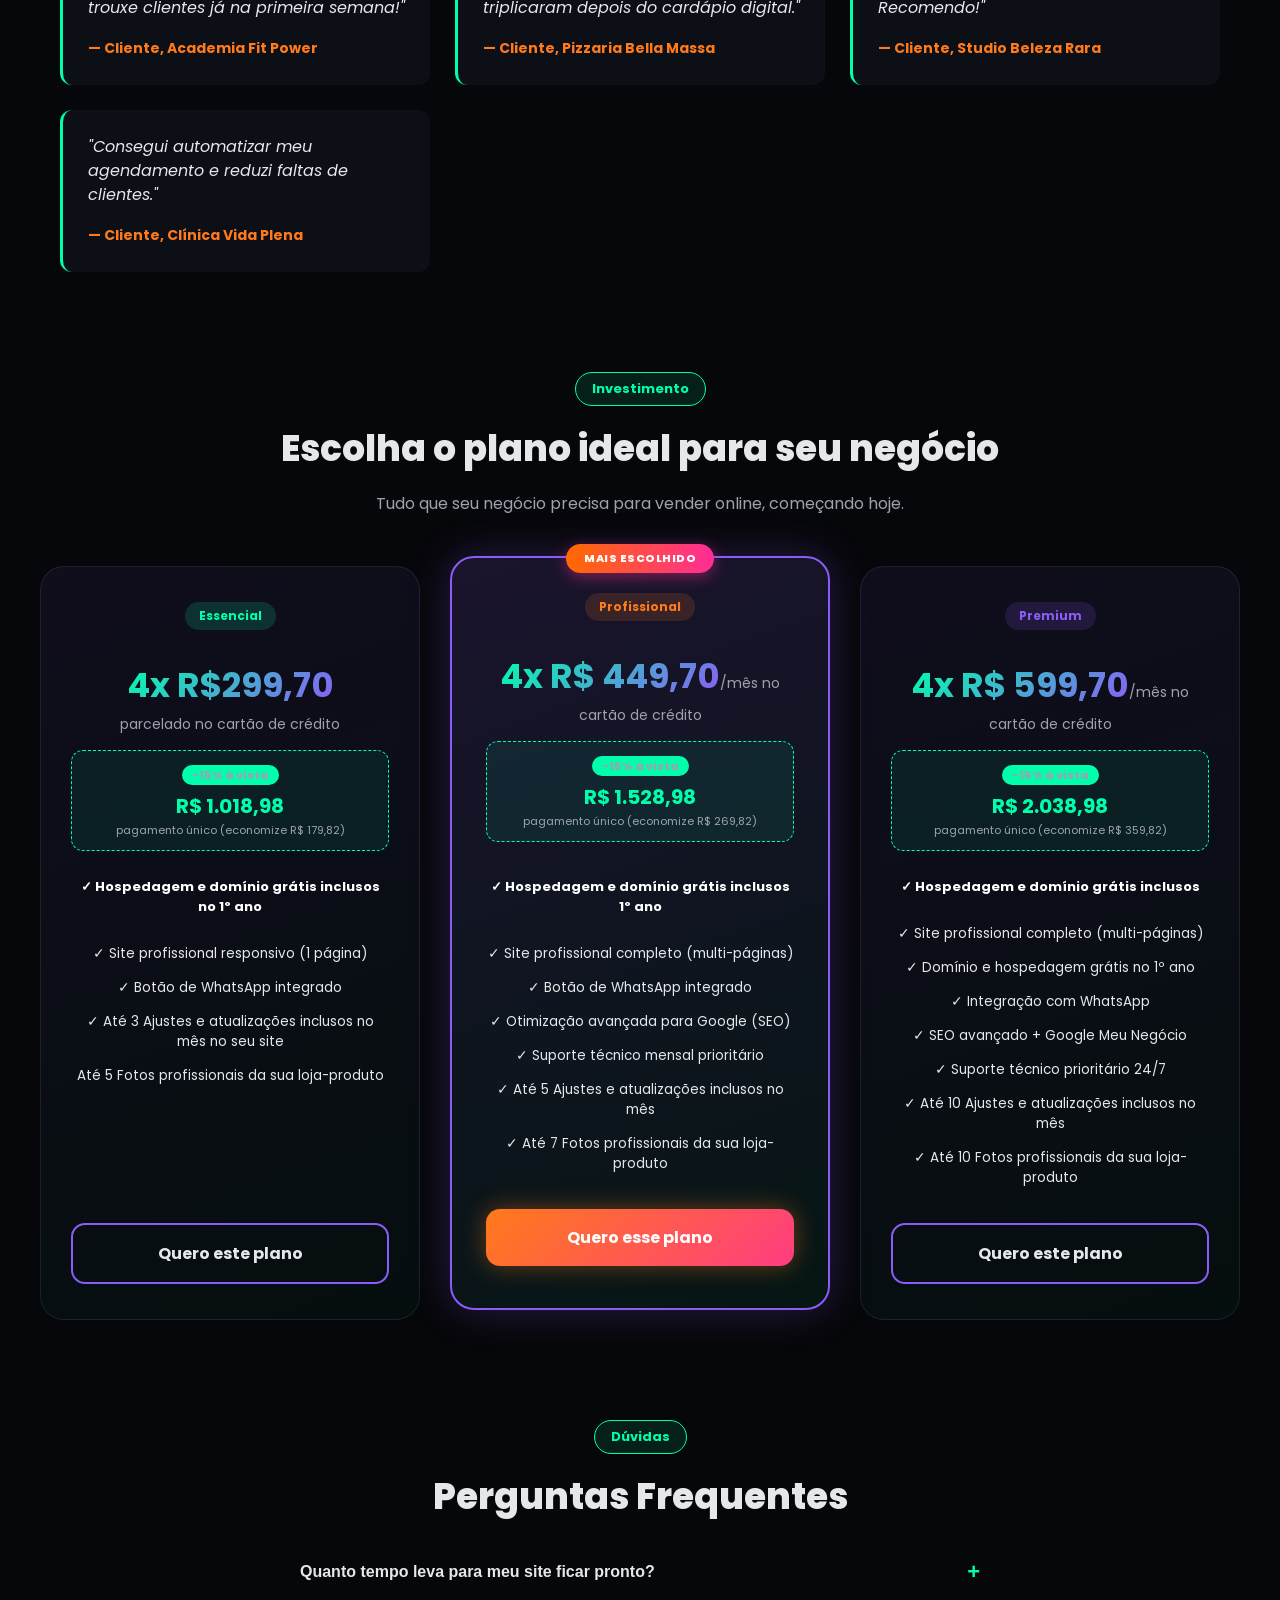
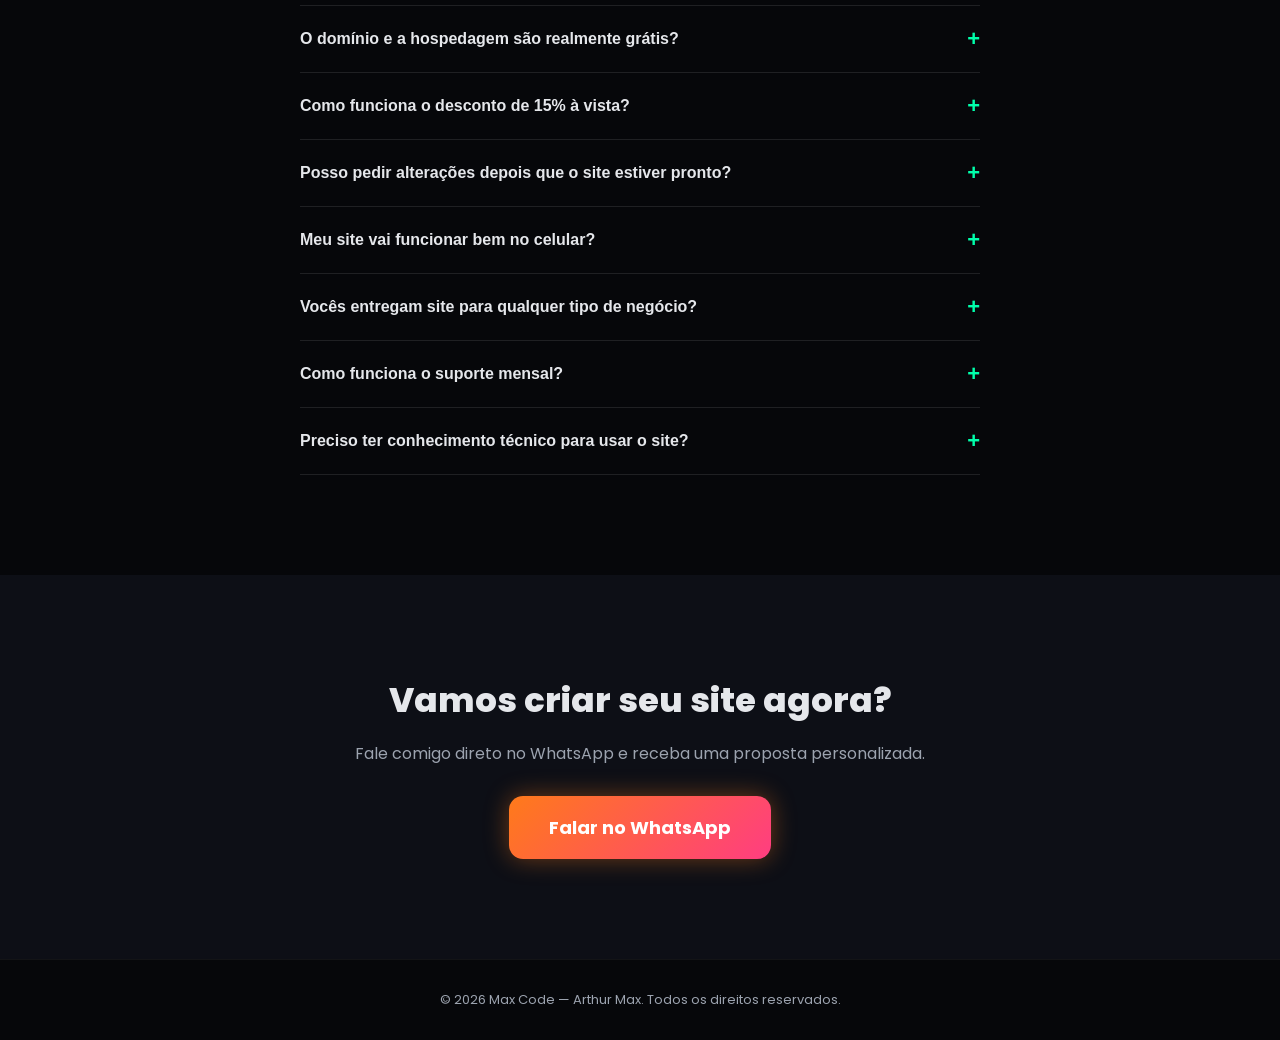
==== commit da4a8503: "Auto commit" ====
--- a/index.html
+++ b/index.html
@@ -11,7 +11,7 @@
 <link href="https://fonts.googleapis.com/css2?family=Poppins:wght@400;600;700;800&display=swap" rel="stylesheet">
 </head>
 <body>
-
+oi
 
 <!-- ===== HEADER ===== -->
 <header class="header">
--- a/file.css
+++ b/file.css
@@ -118,8 +118,8 @@
 /* Imagem */
 .sobre-img{
   position:relative;
-  width:240px;   /* ← ajuste o tamanho aqui */
-  height:240px;  /* ← mantenha igual ao width (redondo) */
+  width:240px;
+  height:240px;
   flex-shrink:0;
 }
 .sobre-img-glow{
@@ -142,7 +142,7 @@
   width:100%;
   height:100%;
   border-radius:50%;
-  overflow:hidden; /* garante que a img respeite o círculo */
+  overflow:hidden;
 }
 
 .foto-placeholder img{
@@ -155,7 +155,6 @@
   box-shadow:0 10px 40px rgba(0,0,0,0.50);
   display:block;
 }
-
 
 @keyframes pulseGlow{
   0%,100%{ opacity:0.7; transform:scale(1); }
@@ -269,11 +268,13 @@
   align-items:center;
   text-align:center;
   height:100%;
+  width:100%;
+  max-width:100%;
 }
 
 .plano-card:hover{ transform:translateY(-6px); }
 
-/* Card "Profissional" um pouquinho maior, mantendo alinhamento na mesma linha */
+/* Card "Profissional" um pouquinho maior, mantendo alinhamento na mesma linha (desktop) */
 .plano-card.destaque{
   border:2px solid var(--neon-purple);
   background:linear-gradient(160deg, rgba(139,92,246,0.15), rgba(0,255,171,0.06));
@@ -325,7 +326,7 @@
 }
 .plano-lista li{ padding:7px 0; color:var(--text); font-size:13.5px; text-align:center; }
 
-.plano-card .btn{ margin-top:auto; }
+.plano-card .btn{ margin-top:auto; width:100%; }
 
 /* Selo "Mais escolhido" personalizado */
 .badge-top{
@@ -378,6 +379,7 @@
   height:100%;
   object-fit:cover;
   border-radius:50%;
+  display:block;
 }
 @keyframes pulse{ 0%{box-shadow:0 0 0 0 rgba(0,255,171,0.5);} 70%{box-shadow:0 0 0 15px rgba(0,255,171,0);} 100%{box-shadow:0 0 0 0 rgba(0,255,171,0);} }
 
@@ -394,8 +396,44 @@
   .menu-toggle{ display:block; }
   .hero, .sobre, .habilidades, .modelos, .depoimentos, .plano, .faq, .contato{ padding:60px 25px; }
   .hero h1{ font-size:34px; }
-  .skills-grid, .cards-grid, .depo-grid{ grid-template-columns:1fr; }
+
+  /* Grids em 1 coluna no mobile (inclui planos-grid corrigido) */
+  .skills-grid, .cards-grid, .depo-grid, .planos-grid{
+    grid-template-columns:1fr;
+    gap:20px;
+  }
+
   .sobre-container{ flex-direction:column; text-align:center; justify-content:center; gap:35px; }
   .sobre-img{ width:180px; height:180px; margin:0 auto; }
   .sobre-stats{ justify-content:center; }
-}
+
+  /* Corrige o card destaque no mobile (margens negativas eram só pro layout de 3 colunas) */
+  .plano-card, .plano-card.destaque{
+    margin-top:0;
+    margin-bottom:0;
+    padding:30px 22px;
+    width:100%;
+    max-width:100%;
+  }
+
+  .preco-linha{ min-height:auto; }
+  .preco-vista{ min-height:auto; }
+
+  /* WhatsApp float menor e mais próximo da borda no mobile */
+  .whatsapp-float{
+    width:50px;
+    height:50px;
+    font-size:20px;
+    bottom:90px;
+    right:18px;
+  }
+}
+
+@media (max-width:480px){
+  .hero h1{ font-size:28px; }
+  h2{ font-size:28px; }
+  .plano-card, .plano-card.destaque{
+    padding:26px 18px;
+  }
+  .preco-mensal strong{ font-size:28px; }
+}
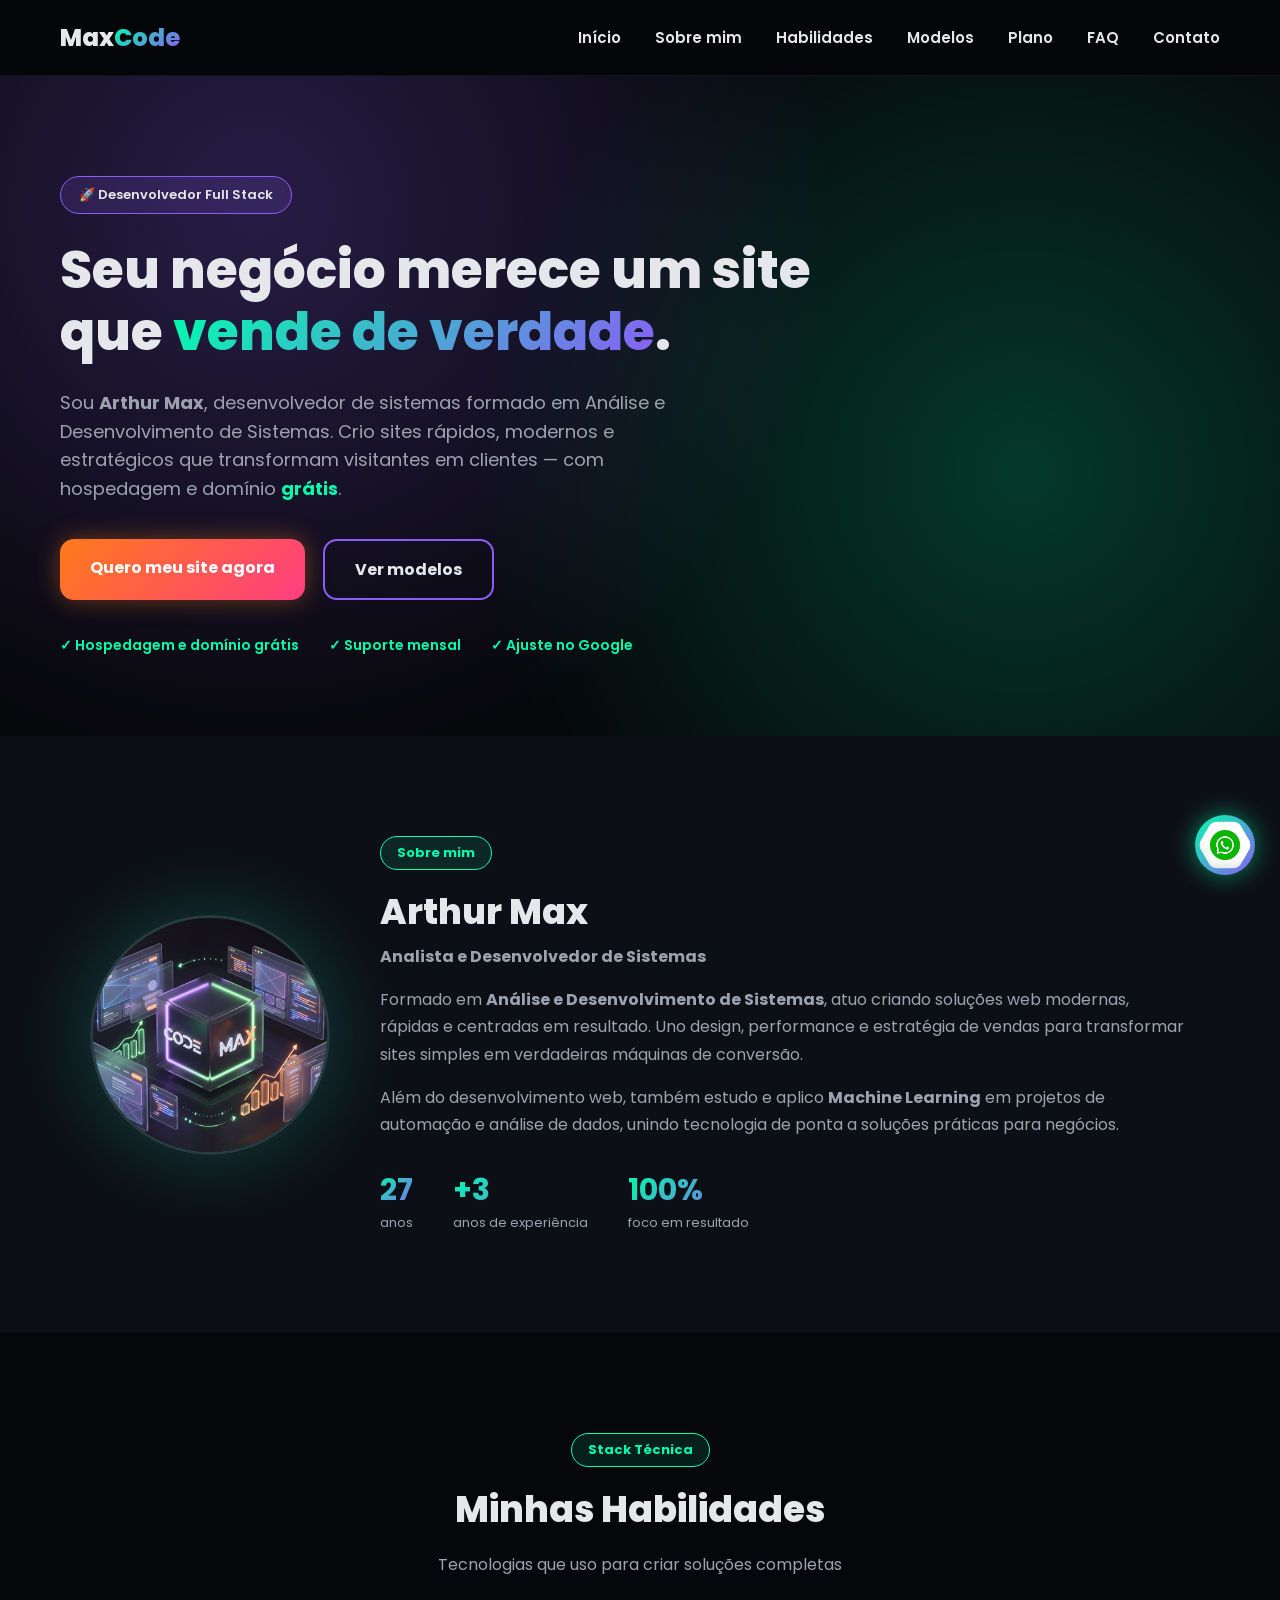
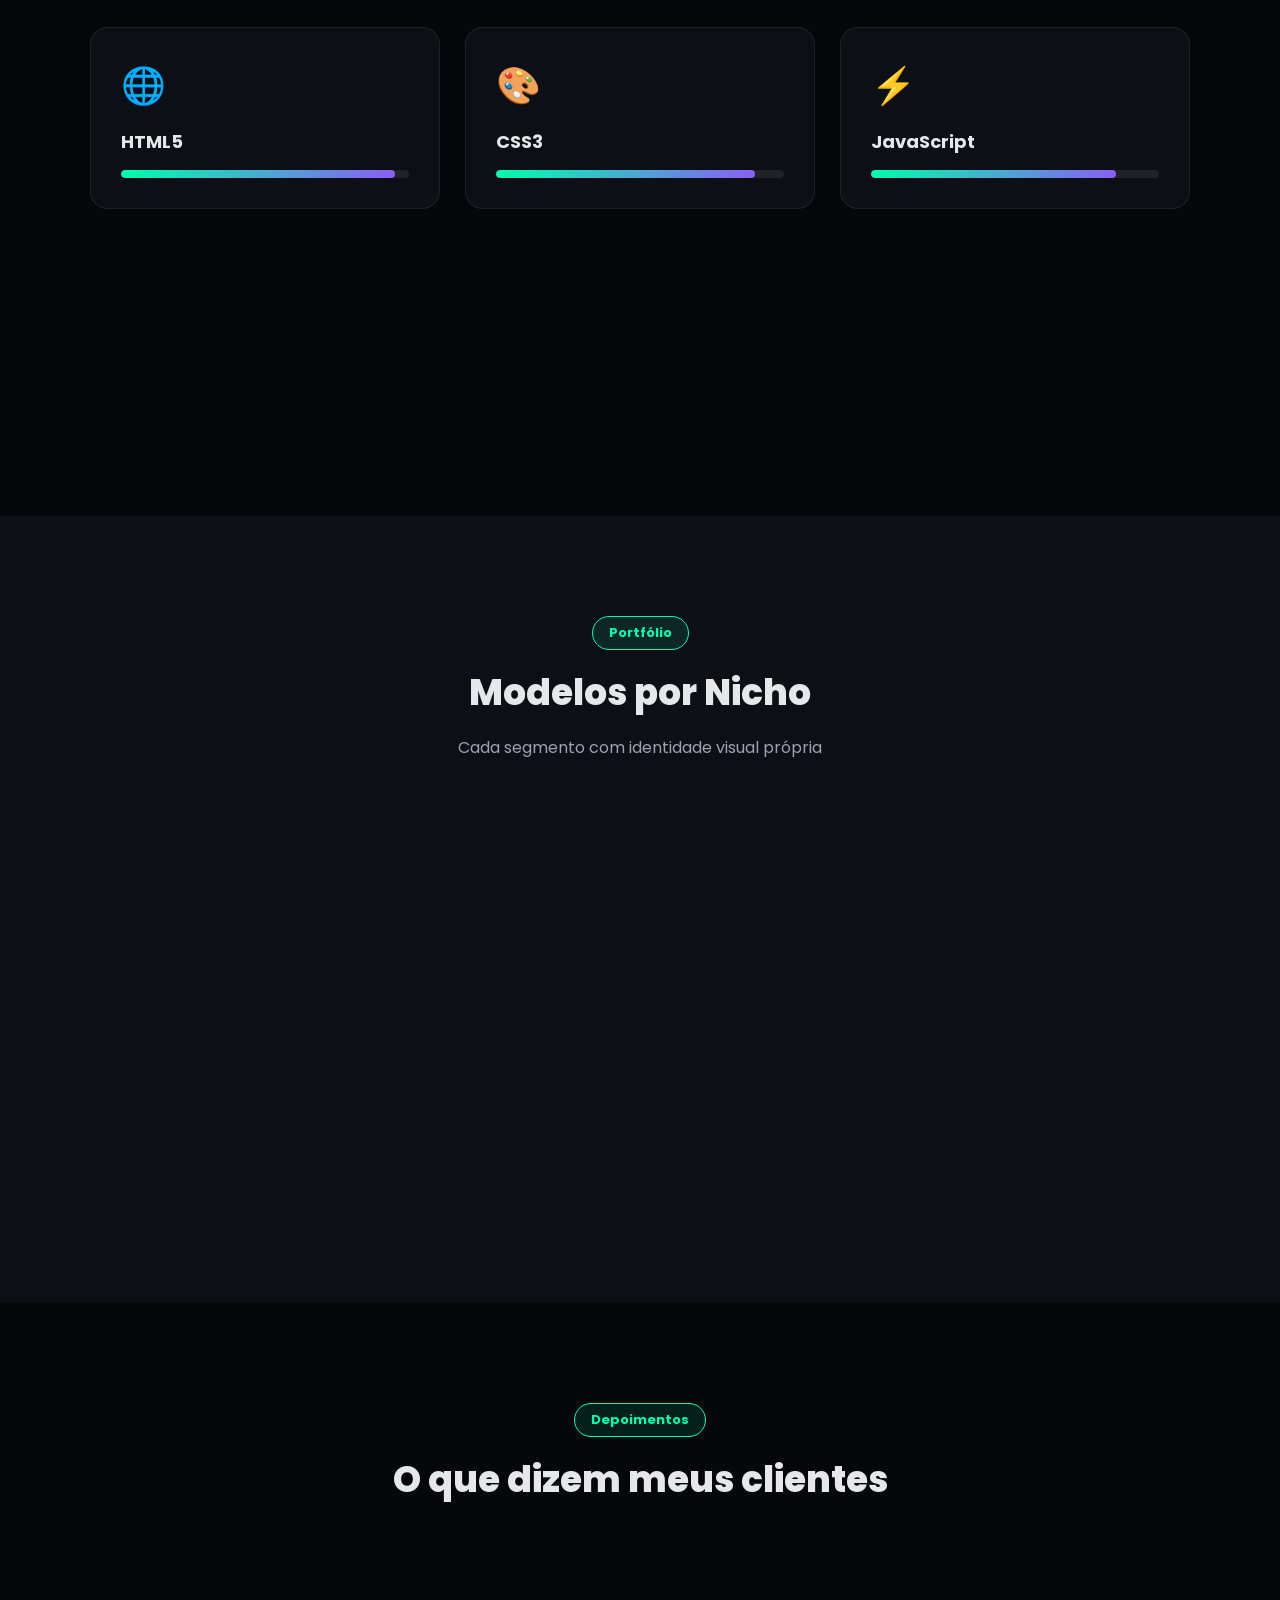
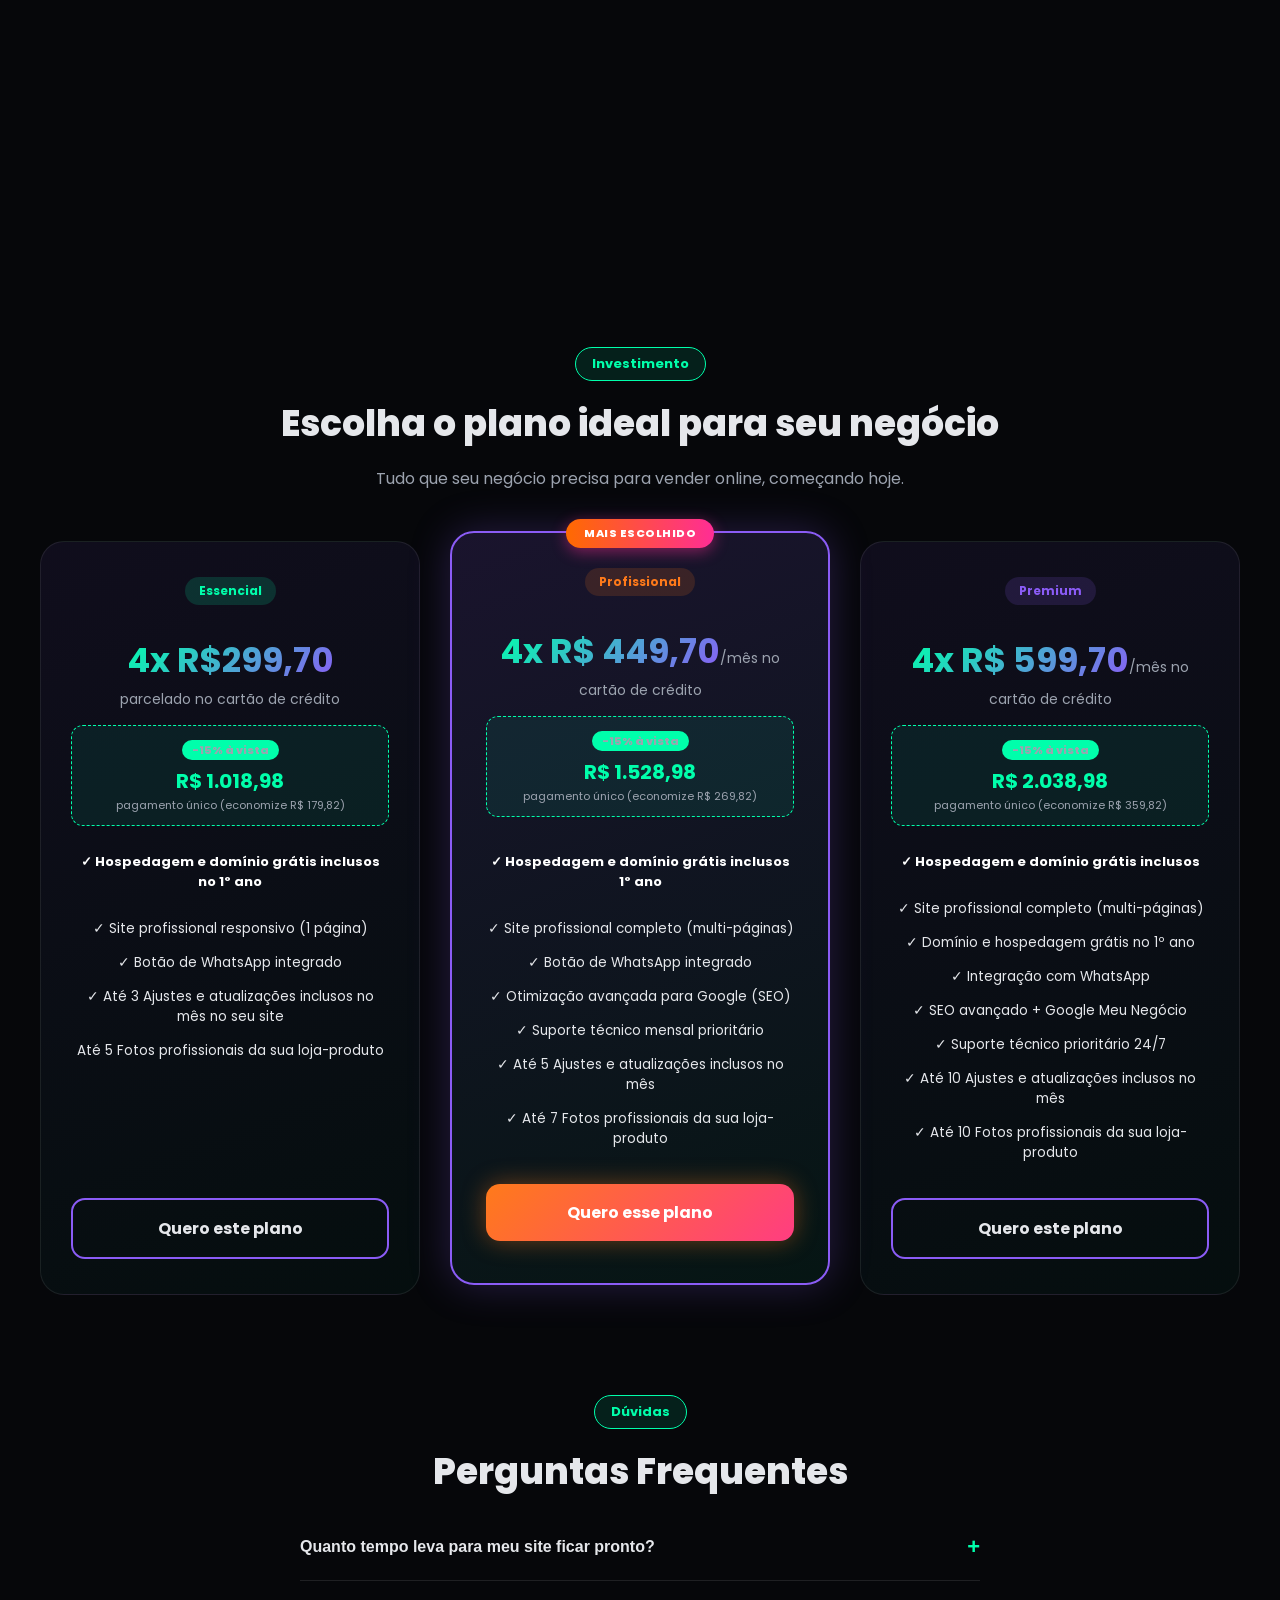
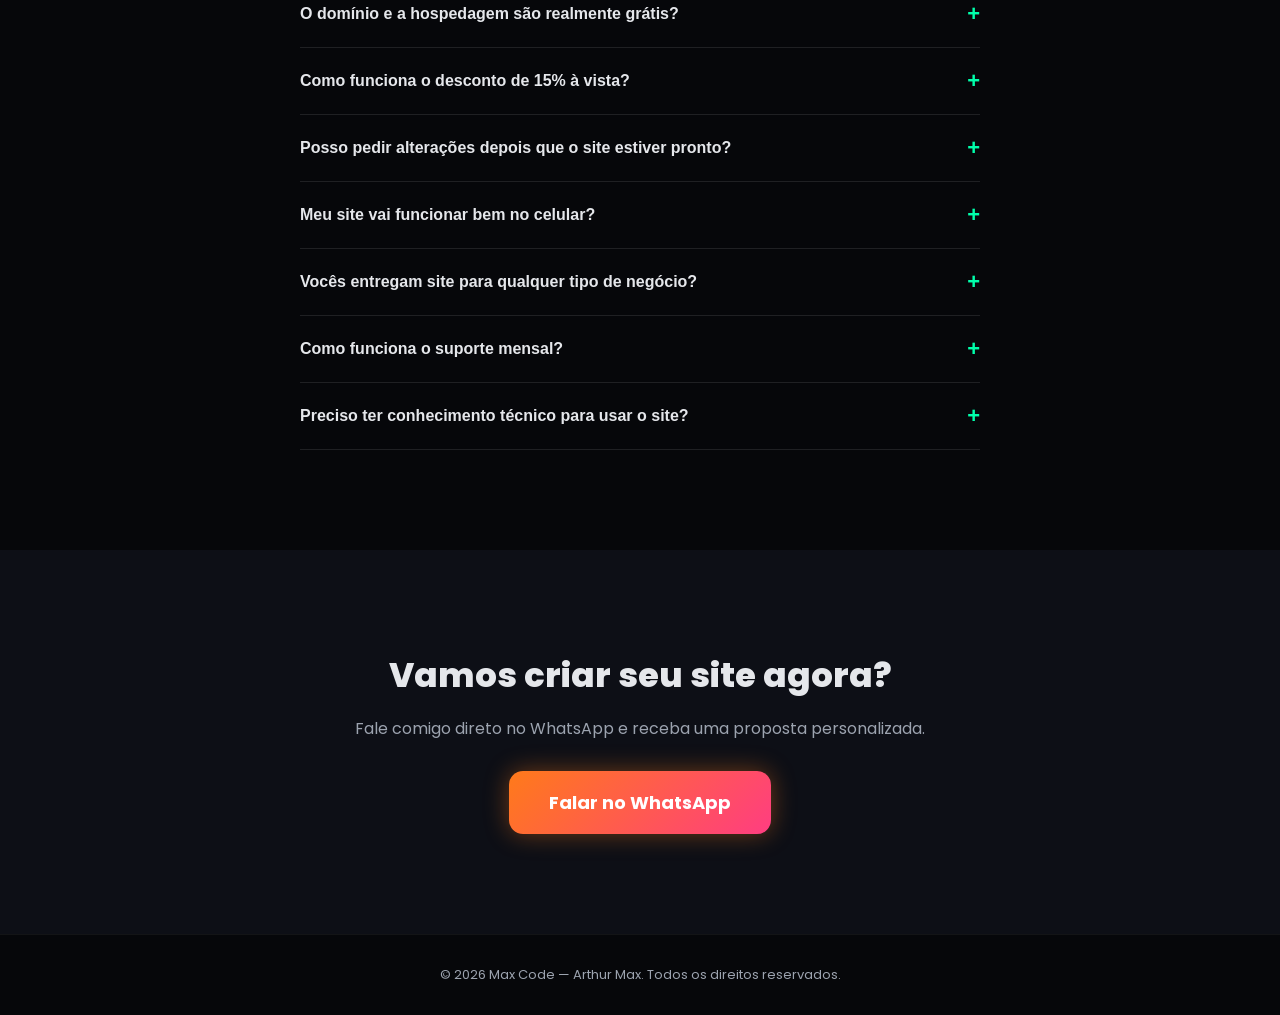
==== commit 33e0e09f: "Auto commit" ====
--- a/index.html
+++ b/index.html
@@ -11,7 +11,6 @@
 <link href="https://fonts.googleapis.com/css2?family=Poppins:wght@400;600;700;800&display=swap" rel="stylesheet">
 </head>
 <body>
-oi
 
 <!-- ===== HEADER ===== -->
 <header class="header">
